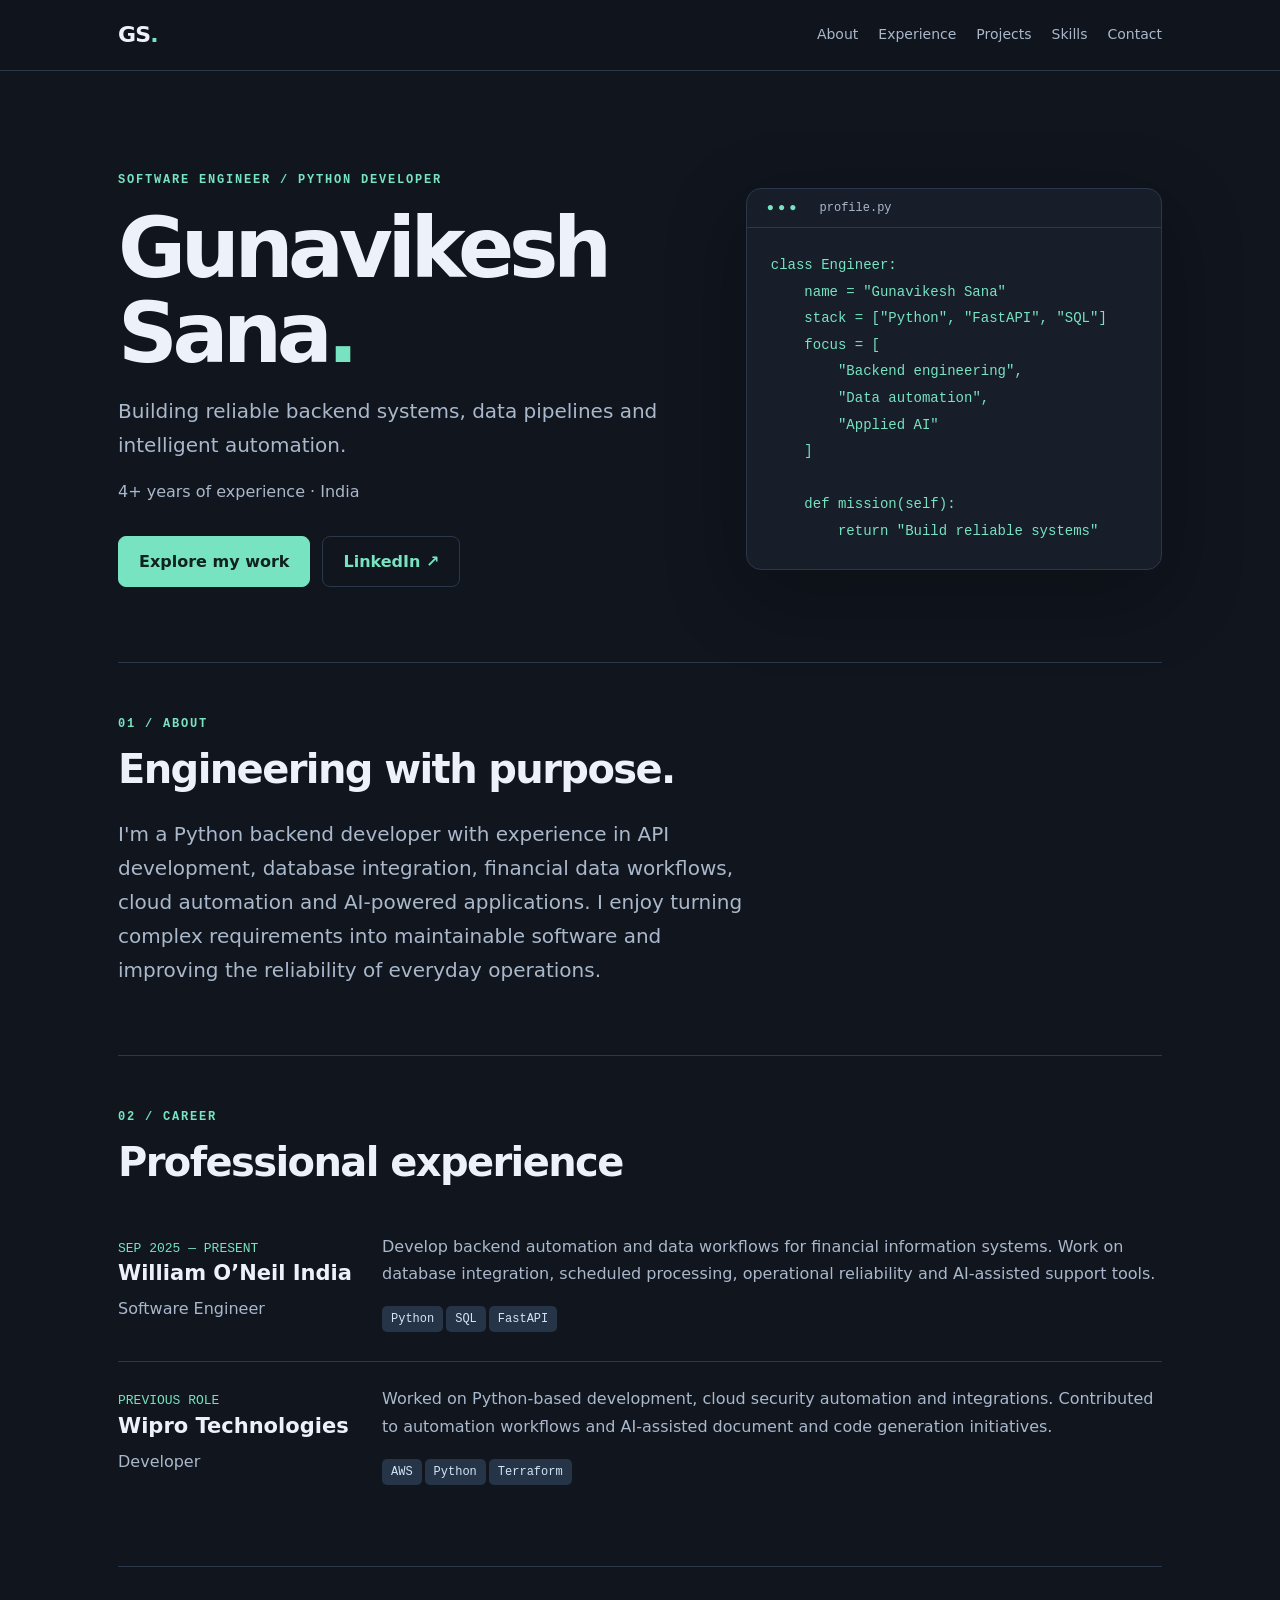
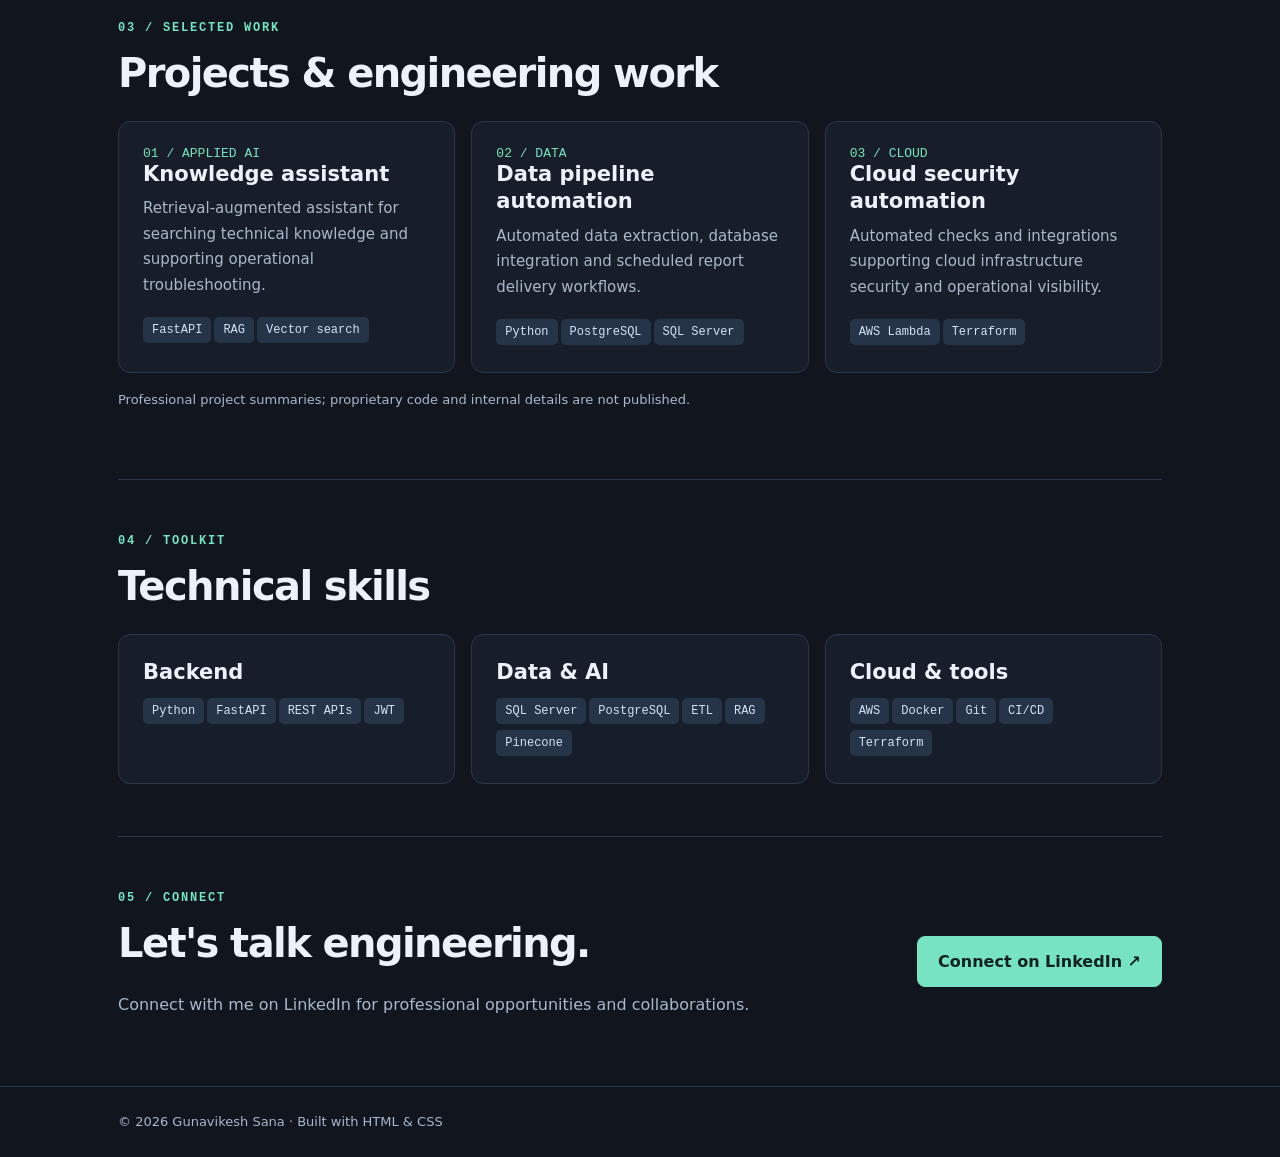
==== index.html @ 9521828e "Publish personal developer portfolio" ====
<!doctype html><html lang="en"><head><meta charset="utf-8"><meta name="viewport" content="width=device-width,initial-scale=1"><meta name="description" content="Gunavikesh Sana — Python backend developer, APIs, data engineering and AI automation."><meta name="theme-color" content="#10151e"><title>Gunavikesh Sana | Backend Engineer</title><style>
:root{color-scheme:dark;--bg:#10151e;--panel:#171e2a;--text:#edf2fa;--muted:#aab8cb;--accent:#77e3c0;--line:#2b384a}*{box-sizing:border-box}html{scroll-behavior:smooth;scroll-padding-top:90px}body{margin:0;background:var(--bg);color:var(--text);font:16px/1.7 system-ui,sans-serif}a{color:var(--accent);text-decoration:none}a:hover{text-decoration:underline}a:focus-visible,button:focus-visible{outline:3px solid var(--accent);outline-offset:4px}.wrap{max-width:1100px;margin:auto;padding:0 28px}header{position:sticky;top:0;background:#10151ef5;border-bottom:1px solid var(--line);z-index:2}nav{display:flex;align-items:center;justify-content:space-between;gap:18px;min-height:70px;flex-wrap:wrap}.brand{font-weight:800;color:var(--text);letter-spacing:-.04em;font-size:22px}.links{display:flex;gap:20px;flex-wrap:wrap}.links a{color:var(--muted);font-size:14px}.hero{display:grid;grid-template-columns:1.4fr 1fr;align-items:center;gap:45px;padding:100px 0 75px}.eyebrow{font:700 12px/1.5 ui-monospace,monospace;letter-spacing:.15em;text-transform:uppercase;color:var(--accent)}h1{font-size:clamp(45px,7vw,83px);line-height:1.02;letter-spacing:-.065em;margin:18px 0}h2{font-size:clamp(28px,4vw,40px);letter-spacing:-.04em;line-height:1.2;margin:12px 0 24px}h3{margin:0 0 8px;font-size:21px;line-height:1.3}p{color:var(--muted);margin:0 0 16px}.lead{font-size:20px;max-width:650px}.actions{display:flex;gap:12px;flex-wrap:wrap;margin-top:30px}.btn{display:inline-block;border:1px solid var(--line);border-radius:8px;padding:11px 20px;font-weight:700}.primary{background:var(--accent);color:#10221e;border-color:var(--accent)}.terminal{background:var(--panel);border:1px solid var(--line);border-radius:15px;overflow:hidden;box-shadow:0 25px 80px #0004}.terminal-top{padding:12px 20px;border-bottom:1px solid var(--line);color:var(--muted);font:12px monospace}.dots{color:var(--accent);letter-spacing:4px;margin-right:12px}.terminal pre{white-space:pre-wrap;overflow-wrap:anywhere;margin:0;padding:24px;font:14px/1.9 ui-monospace,monospace;color:var(--accent)}section{padding:52px 0;border-top:1px solid var(--line)}.grid{display:grid;grid-template-columns:repeat(3,1fr);gap:16px}.card{padding:24px;background:var(--panel);border:1px solid var(--line);border-radius:12px}.card p{font-size:15px}.tag{display:inline-block;padding:4px 9px;margin:3px 3px 3px 0;background:#253446;border-radius:5px;font:12px/1.5 ui-monospace,monospace;color:#d2e4f7}.job{display:grid;grid-template-columns:240px 1fr;gap:24px;padding:23px 0;border-bottom:1px solid var(--line)}.job:last-child{border:0}.small{font:13px ui-monospace,monospace;color:var(--accent)}.contact{display:flex;justify-content:space-between;align-items:center;gap:20px;flex-wrap:wrap}footer{padding:24px 0;color:var(--muted);font-size:13px;border-top:1px solid var(--line)}@media(max-width:760px){.hero{grid-template-columns:1fr;padding:55px 0;gap:28px}.grid{grid-template-columns:1fr}.job{grid-template-columns:1fr;gap:8px}.links{gap:12px}nav{padding:12px 0}.wrap{padding:0 20px}}@media(prefers-reduced-motion:reduce){html{scroll-behavior:auto}}</style></head><body><header><nav class="wrap" aria-label="Main navigation"><a class="brand" href="#home">GS<span style="color:var(--accent)">.</span></a><div class="links"><a href="#about">About</a><a href="#experience">Experience</a><a href="#projects">Projects</a><a href="#skills">Skills</a><a href="#contact">Contact</a></div></nav></header><main class="wrap" id="home"><div class="hero"><div><div class="eyebrow">Software engineer / Python developer</div><h1>Gunavikesh<br>Sana<span style="color:var(--accent)">.</span></h1><p class="lead">Building reliable backend systems, data pipelines and intelligent automation.</p><p>4+ years of experience · India</p><div class="actions"><a class="btn primary" href="#projects">Explore my work</a><a class="btn" href="https://www.linkedin.com/in/gunavikesh-sana-9492s/">LinkedIn ↗</a></div></div><div class="terminal"><div class="terminal-top"><span class="dots">●●●</span> profile.py</div><pre>class Engineer:
    name = "Gunavikesh Sana"
    stack = ["Python", "FastAPI", "SQL"]
    focus = [
        "Backend engineering",
        "Data automation",
        "Applied AI"
    ]

    def mission(self):
        return "Build reliable systems"</pre></div></div><section id="about"><div class="eyebrow">01 / About</div><h2>Engineering with purpose.</h2><p class="lead">I'm a Python backend developer with experience in API development, database integration, financial data workflows, cloud automation and AI-powered applications. I enjoy turning complex requirements into maintainable software and improving the reliability of everyday operations.</p></section><section id="experience"><div class="eyebrow">02 / Career</div><h2>Professional experience</h2><article class="job"><div><span class="small">SEP 2025 — PRESENT</span><h3>William O’Neil India</h3><p>Software Engineer</p></div><div><p>Develop backend automation and data workflows for financial information systems. Work on database integration, scheduled processing, operational reliability and AI-assisted support tools.</p><span class="tag">Python</span><span class="tag">SQL</span><span class="tag">FastAPI</span></div></article><article class="job"><div><span class="small">PREVIOUS ROLE</span><h3>Wipro Technologies</h3><p>Developer</p></div><div><p>Worked on Python-based development, cloud security automation and integrations. Contributed to automation workflows and AI-assisted document and code generation initiatives.</p><span class="tag">AWS</span><span class="tag">Python</span><span class="tag">Terraform</span></div></article></section><section id="projects"><div class="eyebrow">03 / Selected work</div><h2>Projects &amp; engineering work</h2><div class="grid"><article class="card"><div class="small">01 / APPLIED AI</div><h3>Knowledge assistant</h3><p>Retrieval-augmented assistant for searching technical knowledge and supporting operational troubleshooting.</p><span class="tag">FastAPI</span><span class="tag">RAG</span><span class="tag">Vector search</span></article><article class="card"><div class="small">02 / DATA</div><h3>Data pipeline automation</h3><p>Automated data extraction, database integration and scheduled report delivery workflows.</p><span class="tag">Python</span><span class="tag">PostgreSQL</span><span class="tag">SQL Server</span></article><article class="card"><div class="small">03 / CLOUD</div><h3>Cloud security automation</h3><p>Automated checks and integrations supporting cloud infrastructure security and operational visibility.</p><span class="tag">AWS Lambda</span><span class="tag">Terraform</span></article></div><p style="margin-top:16px;font-size:13px">Professional project summaries; proprietary code and internal details are not published.</p></section><section id="skills"><div class="eyebrow">04 / Toolkit</div><h2>Technical skills</h2><div class="grid"><div class="card"><h3>Backend</h3><span class="tag">Python</span><span class="tag">FastAPI</span><span class="tag">REST APIs</span><span class="tag">JWT</span></div><div class="card"><h3>Data &amp; AI</h3><span class="tag">SQL Server</span><span class="tag">PostgreSQL</span><span class="tag">ETL</span><span class="tag">RAG</span><span class="tag">Pinecone</span></div><div class="card"><h3>Cloud &amp; tools</h3><span class="tag">AWS</span><span class="tag">Docker</span><span class="tag">Git</span><span class="tag">CI/CD</span><span class="tag">Terraform</span></div></div></section><section id="contact" class="contact"><div><div class="eyebrow">05 / Connect</div><h2>Let's talk engineering.</h2><p>Connect with me on LinkedIn for professional opportunities and collaborations.</p></div><a class="btn primary" href="https://www.linkedin.com/in/gunavikesh-sana-9492s/">Connect on LinkedIn ↗</a></section></main><footer><div class="wrap">© 2026 Gunavikesh Sana · Built with HTML &amp; CSS</div></footer></body></html>
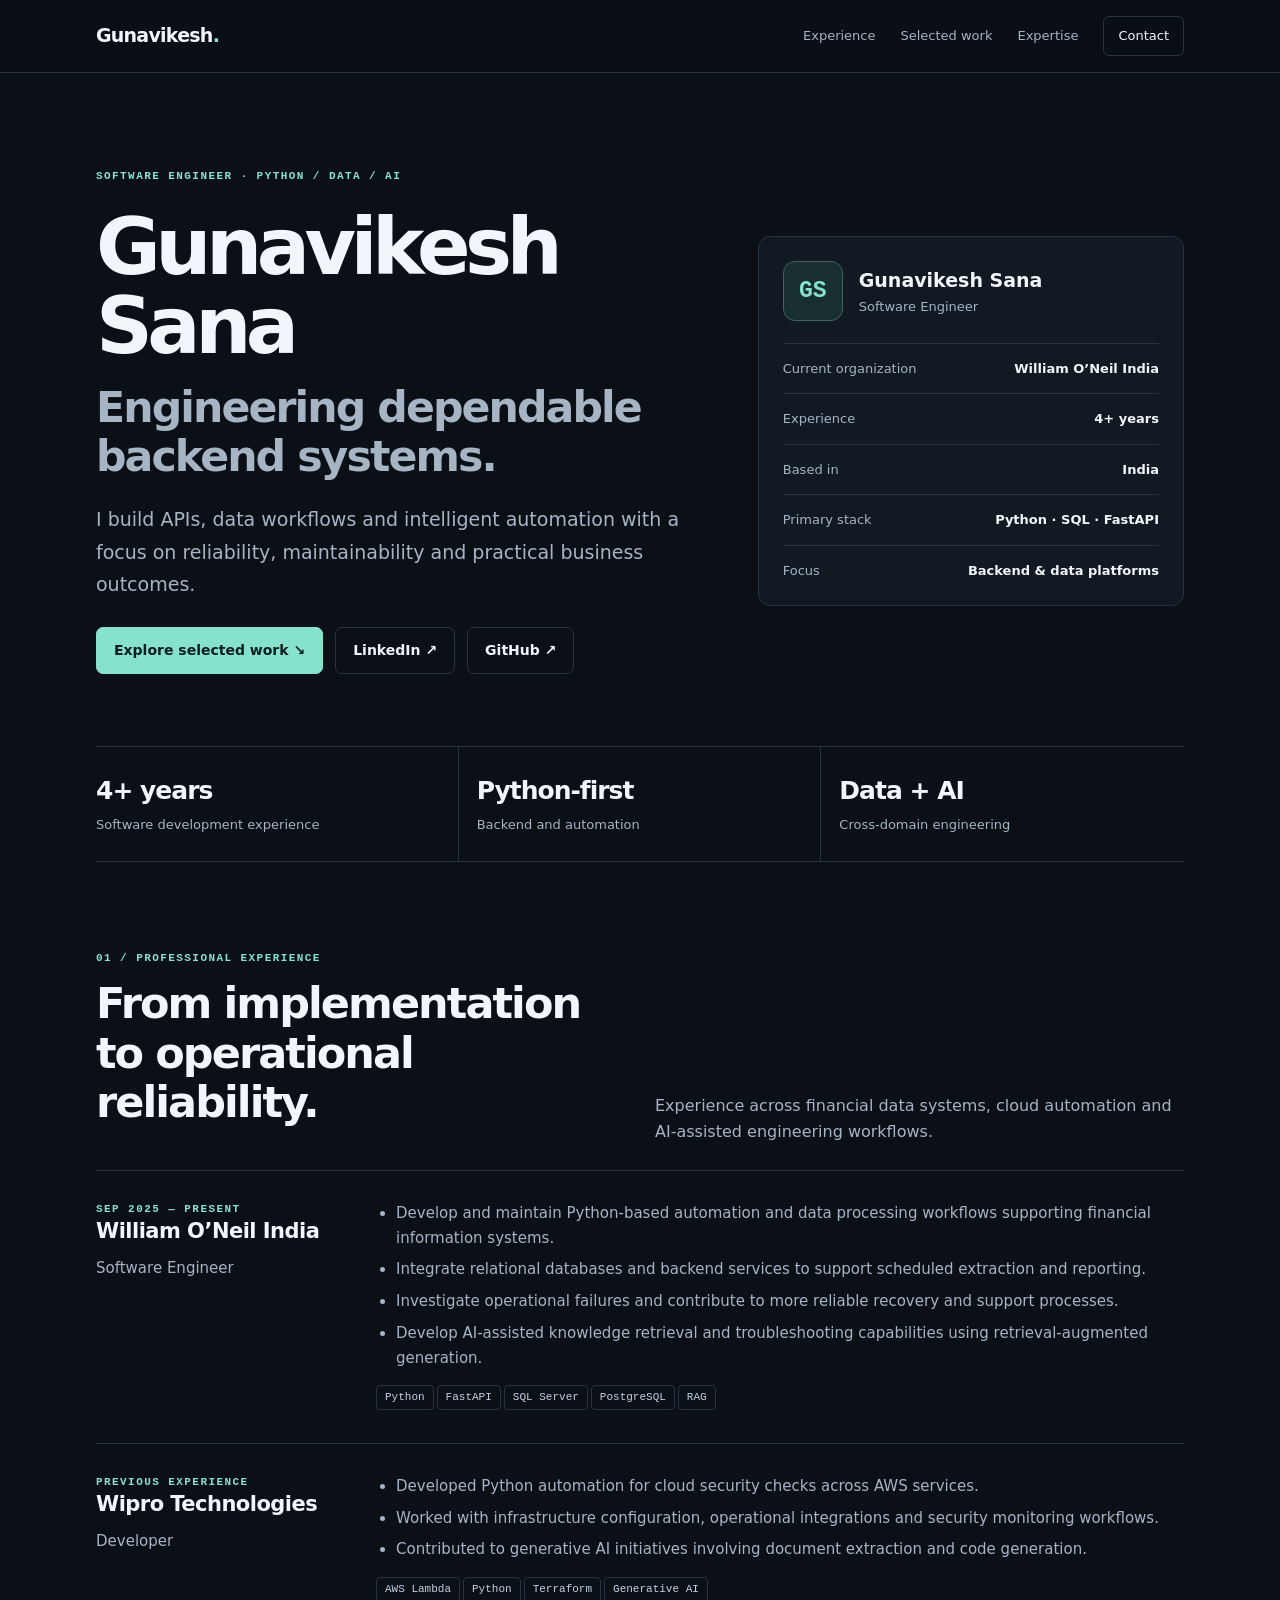
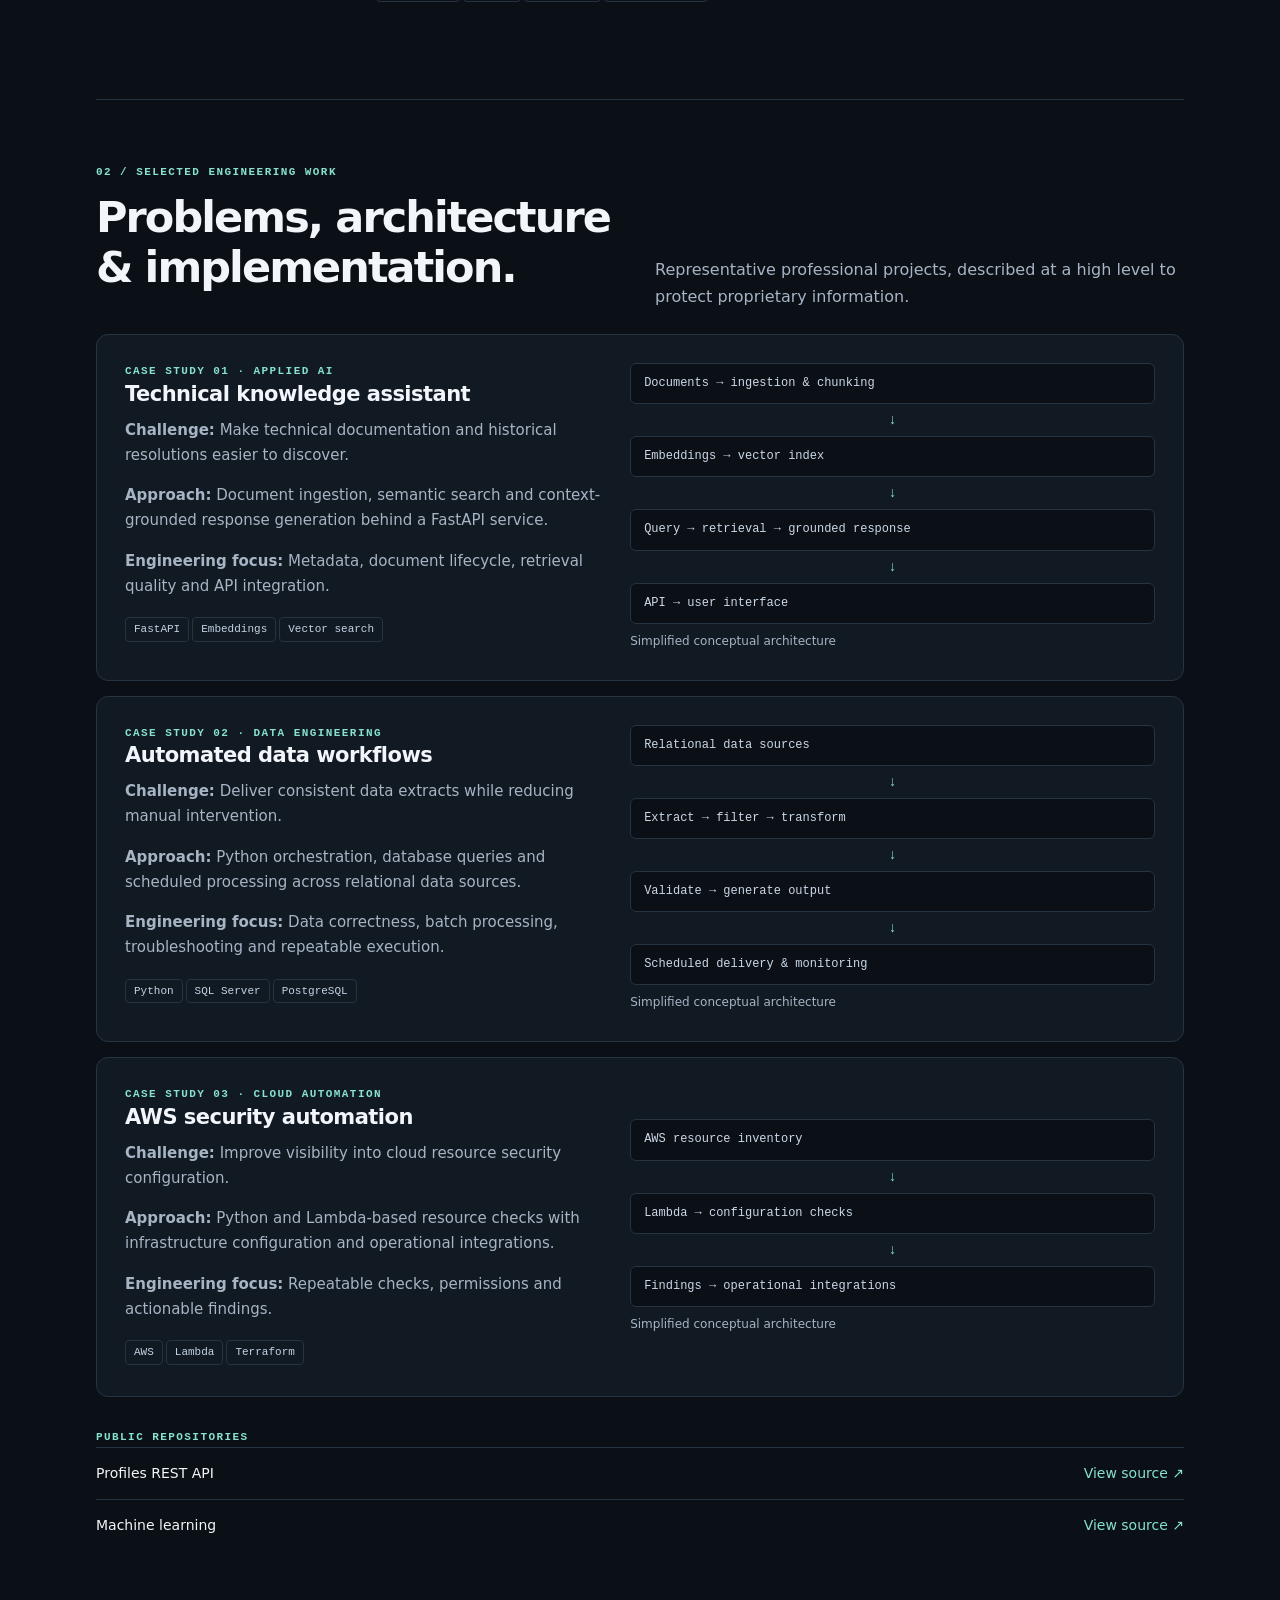
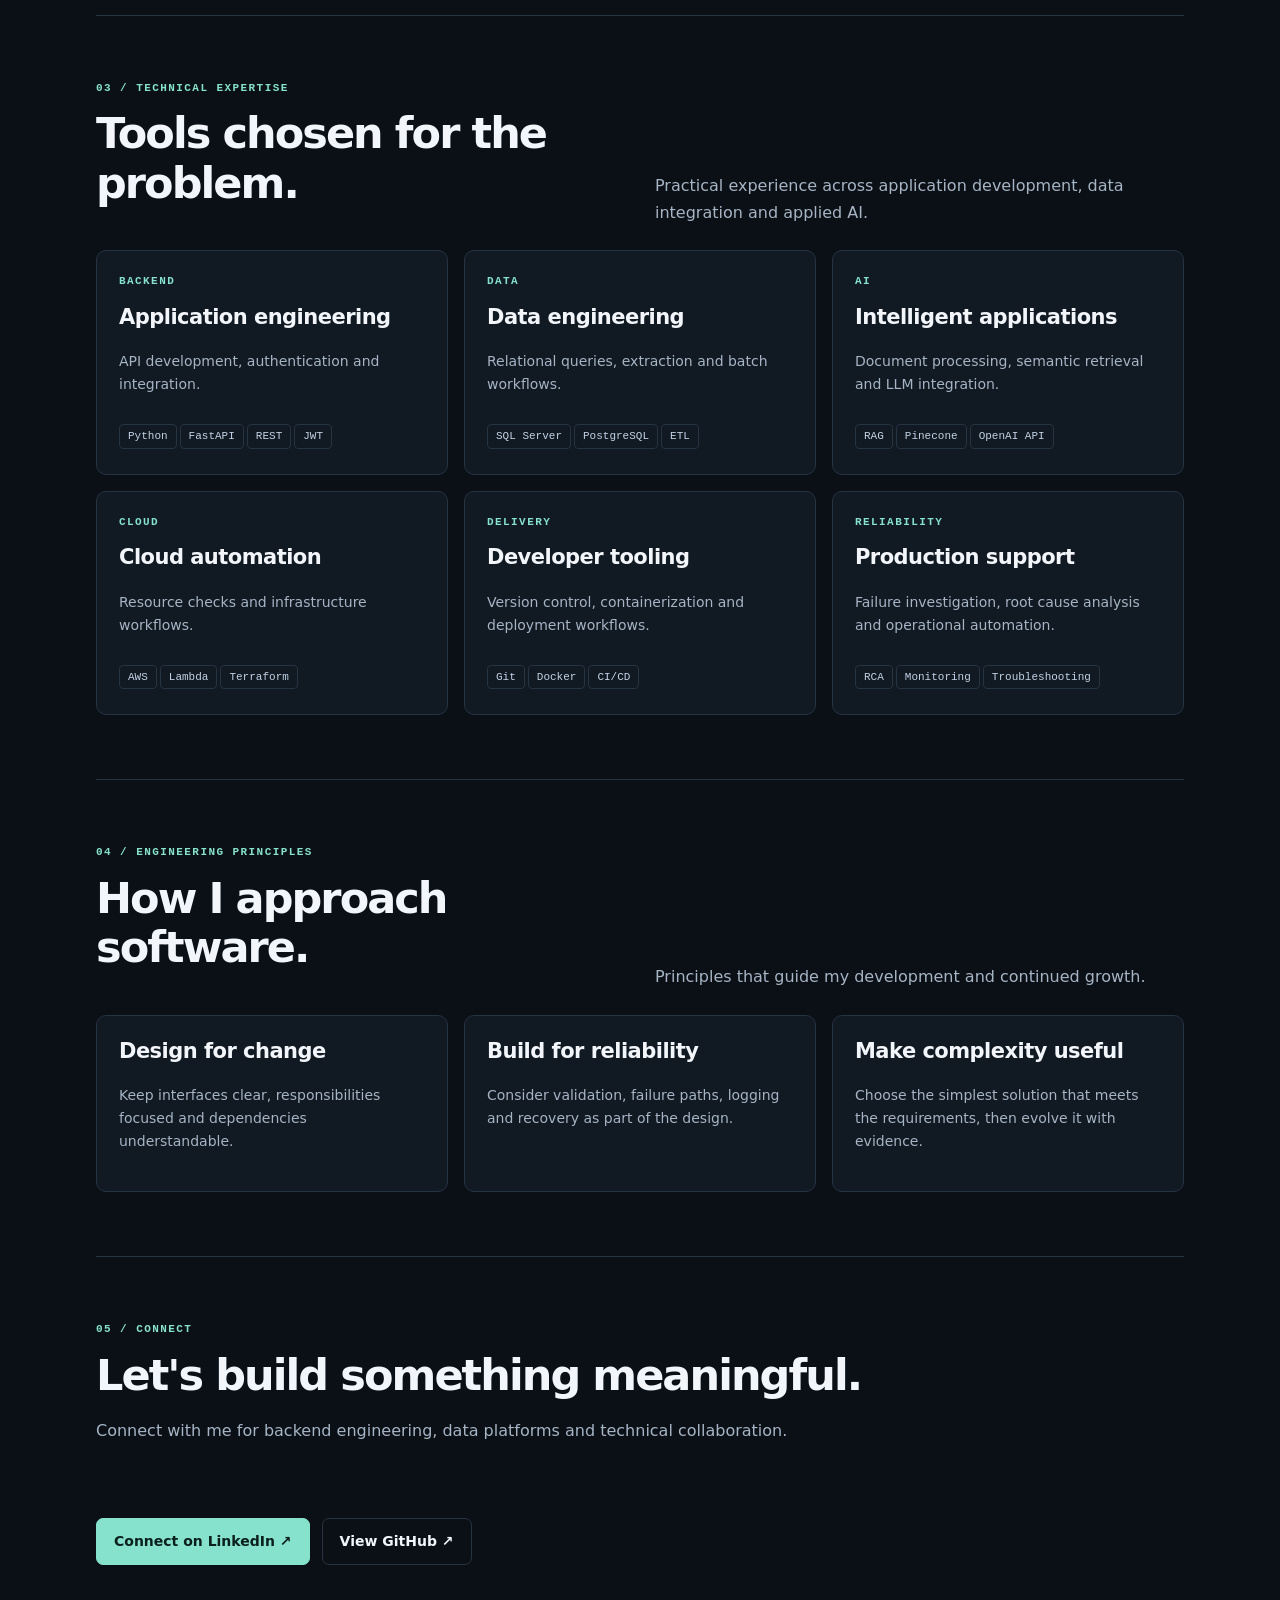
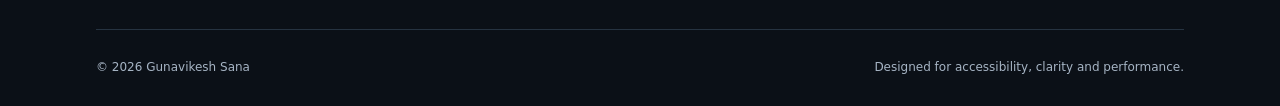
==== commit 25e4849e: "Redesign portfolio with engineering case studies and professional layout" ====
--- a/index.html
+++ b/index.html
@@ -1,12 +1,7 @@
-<!doctype html><html lang="en"><head><meta charset="utf-8"><meta name="viewport" content="width=device-width,initial-scale=1"><meta name="description" content="Gunavikesh Sana — Python backend developer, APIs, data engineering and AI automation."><meta name="theme-color" content="#10151e"><title>Gunavikesh Sana | Backend Engineer</title><style>
-:root{color-scheme:dark;--bg:#10151e;--panel:#171e2a;--text:#edf2fa;--muted:#aab8cb;--accent:#77e3c0;--line:#2b384a}*{box-sizing:border-box}html{scroll-behavior:smooth;scroll-padding-top:90px}body{margin:0;background:var(--bg);color:var(--text);font:16px/1.7 system-ui,sans-serif}a{color:var(--accent);text-decoration:none}a:hover{text-decoration:underline}a:focus-visible,button:focus-visible{outline:3px solid var(--accent);outline-offset:4px}.wrap{max-width:1100px;margin:auto;padding:0 28px}header{position:sticky;top:0;background:#10151ef5;border-bottom:1px solid var(--line);z-index:2}nav{display:flex;align-items:center;justify-content:space-between;gap:18px;min-height:70px;flex-wrap:wrap}.brand{font-weight:800;color:var(--text);letter-spacing:-.04em;font-size:22px}.links{display:flex;gap:20px;flex-wrap:wrap}.links a{color:var(--muted);font-size:14px}.hero{display:grid;grid-template-columns:1.4fr 1fr;align-items:center;gap:45px;padding:100px 0 75px}.eyebrow{font:700 12px/1.5 ui-monospace,monospace;letter-spacing:.15em;text-transform:uppercase;color:var(--accent)}h1{font-size:clamp(45px,7vw,83px);line-height:1.02;letter-spacing:-.065em;margin:18px 0}h2{font-size:clamp(28px,4vw,40px);letter-spacing:-.04em;line-height:1.2;margin:12px 0 24px}h3{margin:0 0 8px;font-size:21px;line-height:1.3}p{color:var(--muted);margin:0 0 16px}.lead{font-size:20px;max-width:650px}.actions{display:flex;gap:12px;flex-wrap:wrap;margin-top:30px}.btn{display:inline-block;border:1px solid var(--line);border-radius:8px;padding:11px 20px;font-weight:700}.primary{background:var(--accent);color:#10221e;border-color:var(--accent)}.terminal{background:var(--panel);border:1px solid var(--line);border-radius:15px;overflow:hidden;box-shadow:0 25px 80px #0004}.terminal-top{padding:12px 20px;border-bottom:1px solid var(--line);color:var(--muted);font:12px monospace}.dots{color:var(--accent);letter-spacing:4px;margin-right:12px}.terminal pre{white-space:pre-wrap;overflow-wrap:anywhere;margin:0;padding:24px;font:14px/1.9 ui-monospace,monospace;color:var(--accent)}section{padding:52px 0;border-top:1px solid var(--line)}.grid{display:grid;grid-template-columns:repeat(3,1fr);gap:16px}.card{padding:24px;background:var(--panel);border:1px solid var(--line);border-radius:12px}.card p{font-size:15px}.tag{display:inline-block;padding:4px 9px;margin:3px 3px 3px 0;background:#253446;border-radius:5px;font:12px/1.5 ui-monospace,monospace;color:#d2e4f7}.job{display:grid;grid-template-columns:240px 1fr;gap:24px;padding:23px 0;border-bottom:1px solid var(--line)}.job:last-child{border:0}.small{font:13px ui-monospace,monospace;color:var(--accent)}.contact{display:flex;justify-content:space-between;align-items:center;gap:20px;flex-wrap:wrap}footer{padding:24px 0;color:var(--muted);font-size:13px;border-top:1px solid var(--line)}@media(max-width:760px){.hero{grid-template-columns:1fr;padding:55px 0;gap:28px}.grid{grid-template-columns:1fr}.job{grid-template-columns:1fr;gap:8px}.links{gap:12px}nav{padding:12px 0}.wrap{padding:0 20px}}@media(prefers-reduced-motion:reduce){html{scroll-behavior:auto}}</style></head><body><header><nav class="wrap" aria-label="Main navigation"><a class="brand" href="#home">GS<span style="color:var(--accent)">.</span></a><div class="links"><a href="#about">About</a><a href="#experience">Experience</a><a href="#projects">Projects</a><a href="#skills">Skills</a><a href="#contact">Contact</a></div></nav></header><main class="wrap" id="home"><div class="hero"><div><div class="eyebrow">Software engineer / Python developer</div><h1>Gunavikesh<br>Sana<span style="color:var(--accent)">.</span></h1><p class="lead">Building reliable backend systems, data pipelines and intelligent automation.</p><p>4+ years of experience · India</p><div class="actions"><a class="btn primary" href="#projects">Explore my work</a><a class="btn" href="https://www.linkedin.com/in/gunavikesh-sana-9492s/">LinkedIn ↗</a></div></div><div class="terminal"><div class="terminal-top"><span class="dots">●●●</span> profile.py</div><pre>class Engineer:
-    name = "Gunavikesh Sana"
-    stack = ["Python", "FastAPI", "SQL"]
-    focus = [
-        "Backend engineering",
-        "Data automation",
-        "Applied AI"
-    ]
-
-    def mission(self):
-        return "Build reliable systems"</pre></div></div><section id="about"><div class="eyebrow">01 / About</div><h2>Engineering with purpose.</h2><p class="lead">I'm a Python backend developer with experience in API development, database integration, financial data workflows, cloud automation and AI-powered applications. I enjoy turning complex requirements into maintainable software and improving the reliability of everyday operations.</p></section><section id="experience"><div class="eyebrow">02 / Career</div><h2>Professional experience</h2><article class="job"><div><span class="small">SEP 2025 — PRESENT</span><h3>William O’Neil India</h3><p>Software Engineer</p></div><div><p>Develop backend automation and data workflows for financial information systems. Work on database integration, scheduled processing, operational reliability and AI-assisted support tools.</p><span class="tag">Python</span><span class="tag">SQL</span><span class="tag">FastAPI</span></div></article><article class="job"><div><span class="small">PREVIOUS ROLE</span><h3>Wipro Technologies</h3><p>Developer</p></div><div><p>Worked on Python-based development, cloud security automation and integrations. Contributed to automation workflows and AI-assisted document and code generation initiatives.</p><span class="tag">AWS</span><span class="tag">Python</span><span class="tag">Terraform</span></div></article></section><section id="projects"><div class="eyebrow">03 / Selected work</div><h2>Projects &amp; engineering work</h2><div class="grid"><article class="card"><div class="small">01 / APPLIED AI</div><h3>Knowledge assistant</h3><p>Retrieval-augmented assistant for searching technical knowledge and supporting operational troubleshooting.</p><span class="tag">FastAPI</span><span class="tag">RAG</span><span class="tag">Vector search</span></article><article class="card"><div class="small">02 / DATA</div><h3>Data pipeline automation</h3><p>Automated data extraction, database integration and scheduled report delivery workflows.</p><span class="tag">Python</span><span class="tag">PostgreSQL</span><span class="tag">SQL Server</span></article><article class="card"><div class="small">03 / CLOUD</div><h3>Cloud security automation</h3><p>Automated checks and integrations supporting cloud infrastructure security and operational visibility.</p><span class="tag">AWS Lambda</span><span class="tag">Terraform</span></article></div><p style="margin-top:16px;font-size:13px">Professional project summaries; proprietary code and internal details are not published.</p></section><section id="skills"><div class="eyebrow">04 / Toolkit</div><h2>Technical skills</h2><div class="grid"><div class="card"><h3>Backend</h3><span class="tag">Python</span><span class="tag">FastAPI</span><span class="tag">REST APIs</span><span class="tag">JWT</span></div><div class="card"><h3>Data &amp; AI</h3><span class="tag">SQL Server</span><span class="tag">PostgreSQL</span><span class="tag">ETL</span><span class="tag">RAG</span><span class="tag">Pinecone</span></div><div class="card"><h3>Cloud &amp; tools</h3><span class="tag">AWS</span><span class="tag">Docker</span><span class="tag">Git</span><span class="tag">CI/CD</span><span class="tag">Terraform</span></div></div></section><section id="contact" class="contact"><div><div class="eyebrow">05 / Connect</div><h2>Let's talk engineering.</h2><p>Connect with me on LinkedIn for professional opportunities and collaborations.</p></div><a class="btn primary" href="https://www.linkedin.com/in/gunavikesh-sana-9492s/">Connect on LinkedIn ↗</a></section></main><footer><div class="wrap">© 2026 Gunavikesh Sana · Built with HTML &amp; CSS</div></footer></body></html>+<!doctype html>
+<html lang="en"><head><meta charset="utf-8"><meta name="viewport" content="width=device-width,initial-scale=1"><meta name="description" content="Gunavikesh Sana — Software engineer specializing in Python backend systems, data engineering and intelligent automation."><meta property="og:title" content="Gunavikesh Sana | Software Engineer"><meta property="og:type" content="website"><meta property="og:url" content="https://gunavikesh.github.io/"><meta name="theme-color" content="#0b1017"><title>Gunavikesh Sana — Software Engineer</title><style>
+:root{color-scheme:dark;--bg:#0b1017;--surface:#111923;--line:#263341;--ink:#f2f5f9;--muted:#a6b4c4;--accent:#86e2cd;--mono:ui-monospace,SFMono-Regular,Consolas,monospace}*{box-sizing:border-box}html{scroll-behavior:smooth;scroll-padding-top:100px}body{margin:0;background:var(--bg);color:var(--ink);font:16px/1.65 system-ui,-apple-system,BlinkMacSystemFont,"Segoe UI",sans-serif}a{color:inherit;text-decoration:none}a:hover{color:var(--accent)}a:focus-visible,button:focus-visible{outline:2px solid var(--accent);outline-offset:5px}.shell{max-width:1160px;margin:auto;padding:0 36px}.skip{position:absolute;left:-9999px}.skip:focus{left:12px;top:12px;background:var(--surface);padding:12px;z-index:10}header{position:sticky;top:0;background:#0b1017ed;backdrop-filter:blur(14px);z-index:5;border-bottom:1px solid var(--line)}nav{min-height:72px;display:flex;align-items:center;justify-content:space-between;gap:24px}.brand{font-weight:750;letter-spacing:-.04em;font-size:19px}.brand span{color:var(--accent)}.navlinks{display:flex;gap:25px;align-items:center;font-size:13px;color:var(--muted)}.navlinks a:last-child{border:1px solid var(--line);padding:8px 14px;border-radius:6px;color:var(--ink)}.hero{padding:95px 0 72px;display:grid;grid-template-columns:1.4fr 1fr;gap:65px;align-items:center}.label{font:600 11px/1.6 var(--mono);letter-spacing:.13em;text-transform:uppercase;color:var(--accent)}h1{font-size:clamp(43px,6.2vw,79px);letter-spacing:-.07em;line-height:1.01;margin:22px 0}h1 span{display:block;color:var(--muted);font-size:.54em;letter-spacing:-.045em;margin-top:16px;line-height:1.15}h2{font-size:clamp(29px,4vw,43px);line-height:1.15;letter-spacing:-.045em;margin:12px 0 18px}h3{font-size:21px;letter-spacing:-.025em;line-height:1.3;margin:0 0 10px}p{color:var(--muted);margin:0 0 16px}.lead{font-size:19px;max-width:680px;line-height:1.7}.buttons{display:flex;flex-wrap:wrap;gap:12px;margin-top:27px}.btn{display:inline-flex;align-items:center;justify-content:center;border:1px solid var(--line);border-radius:7px;padding:11px 17px;font-size:14px;font-weight:650}.primary{background:var(--accent);color:#0b201c;border-color:var(--accent)}.primary:hover{background:#b0f4e5;color:#0b201c}.panel{background:var(--surface);border:1px solid var(--line);border-radius:12px;padding:24px}.profiletop{display:flex;gap:16px;align-items:center;padding-bottom:22px;border-bottom:1px solid var(--line)}.avatar{width:60px;height:60px;border:1px solid #42645f;background:#182f31;color:var(--accent);border-radius:12px;display:grid;place-items:center;font:700 23px var(--mono)}.profiletop strong{display:block;font-size:19px}.profiletop p{margin:0;font-size:13px}.fact{display:flex;justify-content:space-between;gap:15px;padding:14px 0;border-bottom:1px solid var(--line);font-size:13px}.fact span{color:var(--muted)}.fact strong{text-align:right;font-weight:550}.fact:last-child{border:0;padding-bottom:0}.strip{display:grid;grid-template-columns:repeat(3,1fr);border-block:1px solid var(--line);margin-bottom:24px}.strip div{padding:23px 18px;border-right:1px solid var(--line)}.strip div:first-child{padding-left:0}.strip div:last-child{border:0}.strip strong{display:block;font-size:25px;letter-spacing:-.04em}.strip span{font-size:13px;color:var(--muted)}section{padding:64px 0;border-bottom:1px solid var(--line)}.sectionhead{display:grid;grid-template-columns:1fr 1fr;gap:30px;align-items:end;margin-bottom:24px}.sectionhead p{margin:0}.grid{display:grid;grid-template-columns:repeat(3,1fr);gap:16px}.card{border:1px solid var(--line);background:var(--surface);border-radius:10px;padding:22px;display:flex;flex-direction:column;gap:9px}.card p{font-size:14px}.card .label{margin-bottom:4px}.tag{display:inline-block;border:1px solid var(--line);border-radius:4px;padding:3px 8px;margin:3px 3px 3px 0;color:#c3d3e4;font:11px/1.5 var(--mono)}.job{display:grid;grid-template-columns:250px 1fr;gap:30px;padding:30px 0;border-top:1px solid var(--line)}.job p{font-size:15px}.job ul{padding-left:20px;margin:0 0 12px;color:var(--muted);font-size:15px}.job li{margin-bottom:7px}.case{display:grid;grid-template-columns:1fr 1.1fr;gap:28px;padding:28px;background:var(--surface);border:1px solid var(--line);border-radius:12px;margin:15px 0}.case p{font-size:15px}.flow{display:flex;flex-direction:column;gap:8px;justify-content:center}.node{border:1px solid var(--line);background:var(--bg);padding:10px 13px;border-radius:6px;font:12px/1.6 var(--mono);color:#cbd8e6}.arrow{color:var(--accent);font:14px var(--mono);text-align:center}.note{font-size:12px;color:var(--muted)}.publiclink{display:flex;justify-content:space-between;align-items:center;gap:16px;border-top:1px solid var(--line);padding:14px 0;font-size:14px}.publiclink span{color:var(--accent)}.contact{display:flex;justify-content:space-between;align-items:center;gap:30px;flex-wrap:wrap}footer{padding:28px 0;color:var(--muted);font-size:12px;display:flex;justify-content:space-between;gap:15px;flex-wrap:wrap}@media(max-width:780px){.shell{padding:0 22px}nav{flex-wrap:wrap;padding:16px 0;gap:12px}.navlinks{gap:13px;flex-wrap:wrap}.hero{grid-template-columns:1fr;padding:58px 0 42px;gap:30px}.sectionhead,.job,.case{grid-template-columns:1fr;gap:16px}.grid{grid-template-columns:1fr}section{padding:43px 0}.strip strong{font-size:20px}.strip div{padding:15px 10px}.strip span{font-size:11px}}@media(prefers-reduced-motion:reduce){html{scroll-behavior:auto}}
+</style></head><body><a class="skip" href="#main">Skip to content</a><header><nav class="shell" aria-label="Main navigation"><a class="brand" href="#main">Gunavikesh<span>.</span></a><div class="navlinks"><a href="#experience">Experience</a><a href="#work">Selected work</a><a href="#expertise">Expertise</a><a href="#contact">Contact</a></div></nav></header><main id="main" class="shell"><div class="hero"><div><div class="label">Software engineer · Python / Data / AI</div><h1>Gunavikesh Sana<span>Engineering dependable backend systems.</span></h1><p class="lead">I build APIs, data workflows and intelligent automation with a focus on reliability, maintainability and practical business outcomes.</p><div class="buttons"><a class="btn primary" href="#work">Explore selected work ↘</a><a class="btn" href="https://www.linkedin.com/in/gunavikesh-sana-9492s/">LinkedIn ↗</a><a class="btn" href="https://github.com/Gunavikesh">GitHub ↗</a></div></div><aside class="panel" aria-label="Professional profile"><div class="profiletop"><div class="avatar" aria-hidden="true">GS</div><div><strong>Gunavikesh Sana</strong><p>Software Engineer</p></div></div><div class="fact"><span>Current organization</span><strong>William O’Neil India</strong></div><div class="fact"><span>Experience</span><strong>4+ years</strong></div><div class="fact"><span>Based in</span><strong>India</strong></div><div class="fact"><span>Primary stack</span><strong>Python · SQL · FastAPI</strong></div><div class="fact"><span>Focus</span><strong>Backend &amp; data platforms</strong></div></aside></div><div class="strip"><div><strong>4+ years</strong><span>Software development experience</span></div><div><strong>Python-first</strong><span>Backend and automation</span></div><div><strong>Data + AI</strong><span>Cross-domain engineering</span></div></div>
+<section id="experience"><div class="sectionhead"><div><div class="label">01 / Professional experience</div><h2>From implementation to operational reliability.</h2></div><p>Experience across financial data systems, cloud automation and AI-assisted engineering workflows.</p></div><article class="job"><div><div class="label">Sep 2025 — Present</div><h3>William O’Neil India</h3><p>Software Engineer</p></div><div><ul><li>Develop and maintain Python-based automation and data processing workflows supporting financial information systems.</li><li>Integrate relational databases and backend services to support scheduled extraction and reporting.</li><li>Investigate operational failures and contribute to more reliable recovery and support processes.</li><li>Develop AI-assisted knowledge retrieval and troubleshooting capabilities using retrieval-augmented generation.</li></ul><span class="tag">Python</span><span class="tag">FastAPI</span><span class="tag">SQL Server</span><span class="tag">PostgreSQL</span><span class="tag">RAG</span></div></article><article class="job"><div><div class="label">Previous experience</div><h3>Wipro Technologies</h3><p>Developer</p></div><div><ul><li>Developed Python automation for cloud security checks across AWS services.</li><li>Worked with infrastructure configuration, operational integrations and security monitoring workflows.</li><li>Contributed to generative AI initiatives involving document extraction and code generation.</li></ul><span class="tag">AWS Lambda</span><span class="tag">Python</span><span class="tag">Terraform</span><span class="tag">Generative AI</span></div></article></section>
+<section id="work"><div class="sectionhead"><div><div class="label">02 / Selected engineering work</div><h2>Problems, architecture &amp; implementation.</h2></div><p>Representative professional projects, described at a high level to protect proprietary information.</p></div><article class="case"><div><div class="label">Case study 01 · Applied AI</div><h3>Technical knowledge assistant</h3><p><strong>Challenge:</strong> Make technical documentation and historical resolutions easier to discover.</p><p><strong>Approach:</strong> Document ingestion, semantic search and context-grounded response generation behind a FastAPI service.</p><p><strong>Engineering focus:</strong> Metadata, document lifecycle, retrieval quality and API integration.</p><span class="tag">FastAPI</span><span class="tag">Embeddings</span><span class="tag">Vector search</span></div><div class="flow" aria-label="Conceptual knowledge assistant architecture"><div class="node">Documents → ingestion &amp; chunking</div><div class="arrow">↓</div><div class="node">Embeddings → vector index</div><div class="arrow">↓</div><div class="node">Query → retrieval → grounded response</div><div class="arrow">↓</div><div class="node">API → user interface</div><div class="note">Simplified conceptual architecture</div></div></article><article class="case"><div><div class="label">Case study 02 · Data engineering</div><h3>Automated data workflows</h3><p><strong>Challenge:</strong> Deliver consistent data extracts while reducing manual intervention.</p><p><strong>Approach:</strong> Python orchestration, database queries and scheduled processing across relational data sources.</p><p><strong>Engineering focus:</strong> Data correctness, batch processing, troubleshooting and repeatable execution.</p><span class="tag">Python</span><span class="tag">SQL Server</span><span class="tag">PostgreSQL</span></div><div class="flow" aria-label="Conceptual data workflow architecture"><div class="node">Relational data sources</div><div class="arrow">↓</div><div class="node">Extract → filter → transform</div><div class="arrow">↓</div><div class="node">Validate → generate output</div><div class="arrow">↓</div><div class="node">Scheduled delivery &amp; monitoring</div><div class="note">Simplified conceptual architecture</div></div></article><article class="case"><div><div class="label">Case study 03 · Cloud automation</div><h3>AWS security automation</h3><p><strong>Challenge:</strong> Improve visibility into cloud resource security configuration.</p><p><strong>Approach:</strong> Python and Lambda-based resource checks with infrastructure configuration and operational integrations.</p><p><strong>Engineering focus:</strong> Repeatable checks, permissions and actionable findings.</p><span class="tag">AWS</span><span class="tag">Lambda</span><span class="tag">Terraform</span></div><div class="flow" aria-label="Conceptual cloud automation architecture"><div class="node">AWS resource inventory</div><div class="arrow">↓</div><div class="node">Lambda → configuration checks</div><div class="arrow">↓</div><div class="node">Findings → operational integrations</div><div class="note">Simplified conceptual architecture</div></div></article><div style="margin-top:32px"><div class="label">Public repositories</div><a class="publiclink" href="https://github.com/Gunavikesh/Profiles-rest-API">Profiles REST API <span>View source ↗</span></a><a class="publiclink" href="https://github.com/Gunavikesh/Machine-learning">Machine learning <span>View source ↗</span></a></div></section>
+<section id="expertise"><div class="sectionhead"><div><div class="label">03 / Technical expertise</div><h2>Tools chosen for the problem.</h2></div><p>Practical experience across application development, data integration and applied AI.</p></div><div class="grid"><article class="card"><div class="label">Backend</div><h3>Application engineering</h3><p>API development, authentication and integration.</p><div><span class="tag">Python</span><span class="tag">FastAPI</span><span class="tag">REST</span><span class="tag">JWT</span></div></article><article class="card"><div class="label">Data</div><h3>Data engineering</h3><p>Relational queries, extraction and batch workflows.</p><div><span class="tag">SQL Server</span><span class="tag">PostgreSQL</span><span class="tag">ETL</span></div></article><article class="card"><div class="label">AI</div><h3>Intelligent applications</h3><p>Document processing, semantic retrieval and LLM integration.</p><div><span class="tag">RAG</span><span class="tag">Pinecone</span><span class="tag">OpenAI API</span></div></article><article class="card"><div class="label">Cloud</div><h3>Cloud automation</h3><p>Resource checks and infrastructure workflows.</p><div><span class="tag">AWS</span><span class="tag">Lambda</span><span class="tag">Terraform</span></div></article><article class="card"><div class="label">Delivery</div><h3>Developer tooling</h3><p>Version control, containerization and deployment workflows.</p><div><span class="tag">Git</span><span class="tag">Docker</span><span class="tag">CI/CD</span></div></article><article class="card"><div class="label">Reliability</div><h3>Production support</h3><p>Failure investigation, root cause analysis and operational automation.</p><div><span class="tag">RCA</span><span class="tag">Monitoring</span><span class="tag">Troubleshooting</span></div></article></div></section><section><div class="sectionhead"><div><div class="label">04 / Engineering principles</div><h2>How I approach software.</h2></div><p>Principles that guide my development and continued growth.</p></div><div class="grid"><article class="card"><h3>Design for change</h3><p>Keep interfaces clear, responsibilities focused and dependencies understandable.</p></article><article class="card"><h3>Build for reliability</h3><p>Consider validation, failure paths, logging and recovery as part of the design.</p></article><article class="card"><h3>Make complexity useful</h3><p>Choose the simplest solution that meets the requirements, then evolve it with evidence.</p></article></div></section><section id="contact" class="contact"><div><div class="label">05 / Connect</div><h2>Let's build something meaningful.</h2><p>Connect with me for backend engineering, data platforms and technical collaboration.</p></div><div class="buttons"><a class="btn primary" href="https://www.linkedin.com/in/gunavikesh-sana-9492s/">Connect on LinkedIn ↗</a><a class="btn" href="https://github.com/Gunavikesh">View GitHub ↗</a></div></section><footer><span>© 2026 Gunavikesh Sana</span><span>Designed for accessibility, clarity and performance.</span></footer></main></body></html>
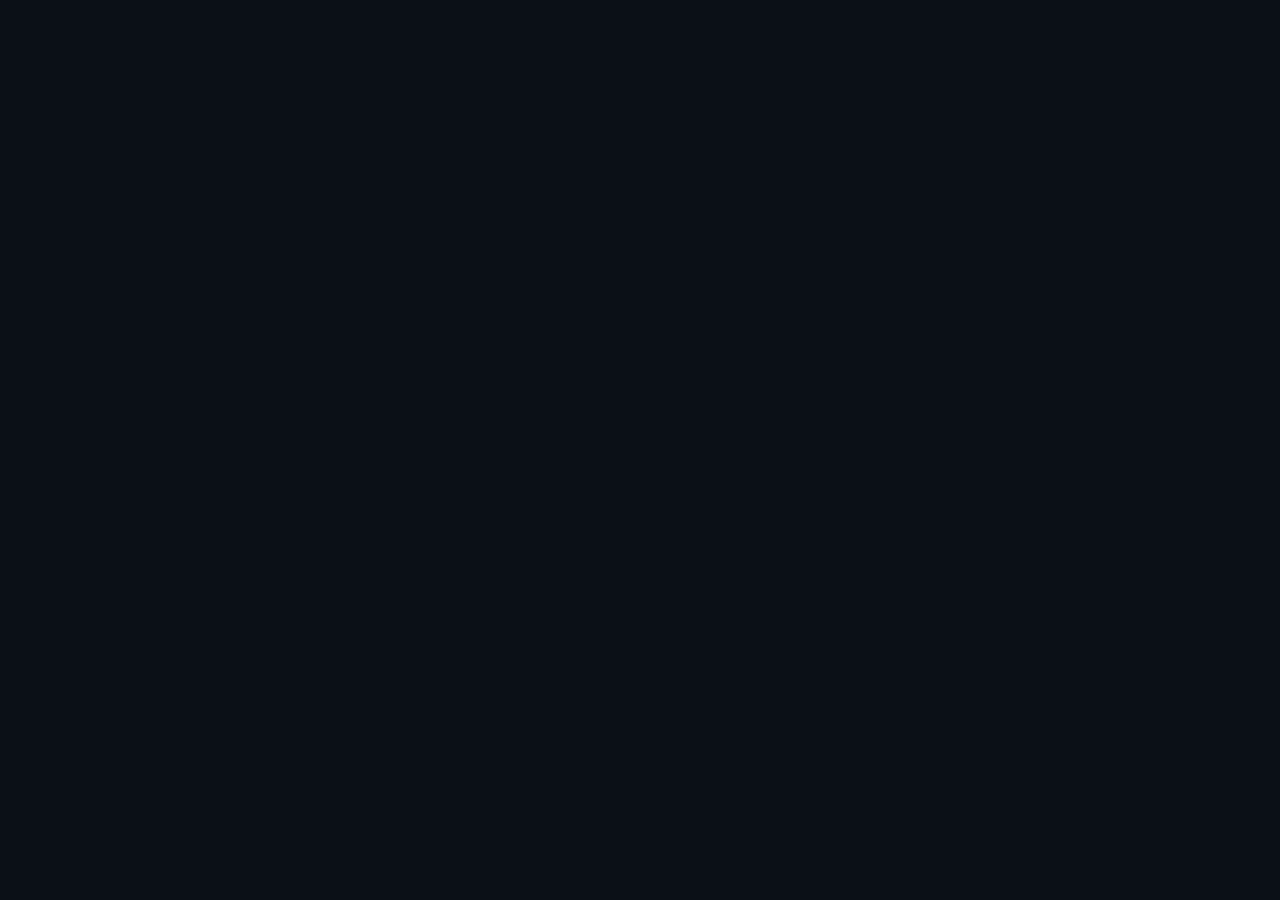
==== commit 4bf0f469: "Switch GitHub Pages entry point to React" ====
--- a/index.html
+++ b/index.html
@@ -1,7 +1,2 @@
 <!doctype html>
-<html lang="en"><head><meta charset="utf-8"><meta name="viewport" content="width=device-width,initial-scale=1"><meta name="description" content="Gunavikesh Sana — Software engineer specializing in Python backend systems, data engineering and intelligent automation."><meta property="og:title" content="Gunavikesh Sana | Software Engineer"><meta property="og:type" content="website"><meta property="og:url" content="https://gunavikesh.github.io/"><meta name="theme-color" content="#0b1017"><title>Gunavikesh Sana — Software Engineer</title><style>
-:root{color-scheme:dark;--bg:#0b1017;--surface:#111923;--line:#263341;--ink:#f2f5f9;--muted:#a6b4c4;--accent:#86e2cd;--mono:ui-monospace,SFMono-Regular,Consolas,monospace}*{box-sizing:border-box}html{scroll-behavior:smooth;scroll-padding-top:100px}body{margin:0;background:var(--bg);color:var(--ink);font:16px/1.65 system-ui,-apple-system,BlinkMacSystemFont,"Segoe UI",sans-serif}a{color:inherit;text-decoration:none}a:hover{color:var(--accent)}a:focus-visible,button:focus-visible{outline:2px solid var(--accent);outline-offset:5px}.shell{max-width:1160px;margin:auto;padding:0 36px}.skip{position:absolute;left:-9999px}.skip:focus{left:12px;top:12px;background:var(--surface);padding:12px;z-index:10}header{position:sticky;top:0;background:#0b1017ed;backdrop-filter:blur(14px);z-index:5;border-bottom:1px solid var(--line)}nav{min-height:72px;display:flex;align-items:center;justify-content:space-between;gap:24px}.brand{font-weight:750;letter-spacing:-.04em;font-size:19px}.brand span{color:var(--accent)}.navlinks{display:flex;gap:25px;align-items:center;font-size:13px;color:var(--muted)}.navlinks a:last-child{border:1px solid var(--line);padding:8px 14px;border-radius:6px;color:var(--ink)}.hero{padding:95px 0 72px;display:grid;grid-template-columns:1.4fr 1fr;gap:65px;align-items:center}.label{font:600 11px/1.6 var(--mono);letter-spacing:.13em;text-transform:uppercase;color:var(--accent)}h1{font-size:clamp(43px,6.2vw,79px);letter-spacing:-.07em;line-height:1.01;margin:22px 0}h1 span{display:block;color:var(--muted);font-size:.54em;letter-spacing:-.045em;margin-top:16px;line-height:1.15}h2{font-size:clamp(29px,4vw,43px);line-height:1.15;letter-spacing:-.045em;margin:12px 0 18px}h3{font-size:21px;letter-spacing:-.025em;line-height:1.3;margin:0 0 10px}p{color:var(--muted);margin:0 0 16px}.lead{font-size:19px;max-width:680px;line-height:1.7}.buttons{display:flex;flex-wrap:wrap;gap:12px;margin-top:27px}.btn{display:inline-flex;align-items:center;justify-content:center;border:1px solid var(--line);border-radius:7px;padding:11px 17px;font-size:14px;font-weight:650}.primary{background:var(--accent);color:#0b201c;border-color:var(--accent)}.primary:hover{background:#b0f4e5;color:#0b201c}.panel{background:var(--surface);border:1px solid var(--line);border-radius:12px;padding:24px}.profiletop{display:flex;gap:16px;align-items:center;padding-bottom:22px;border-bottom:1px solid var(--line)}.avatar{width:60px;height:60px;border:1px solid #42645f;background:#182f31;color:var(--accent);border-radius:12px;display:grid;place-items:center;font:700 23px var(--mono)}.profiletop strong{display:block;font-size:19px}.profiletop p{margin:0;font-size:13px}.fact{display:flex;justify-content:space-between;gap:15px;padding:14px 0;border-bottom:1px solid var(--line);font-size:13px}.fact span{color:var(--muted)}.fact strong{text-align:right;font-weight:550}.fact:last-child{border:0;padding-bottom:0}.strip{display:grid;grid-template-columns:repeat(3,1fr);border-block:1px solid var(--line);margin-bottom:24px}.strip div{padding:23px 18px;border-right:1px solid var(--line)}.strip div:first-child{padding-left:0}.strip div:last-child{border:0}.strip strong{display:block;font-size:25px;letter-spacing:-.04em}.strip span{font-size:13px;color:var(--muted)}section{padding:64px 0;border-bottom:1px solid var(--line)}.sectionhead{display:grid;grid-template-columns:1fr 1fr;gap:30px;align-items:end;margin-bottom:24px}.sectionhead p{margin:0}.grid{display:grid;grid-template-columns:repeat(3,1fr);gap:16px}.card{border:1px solid var(--line);background:var(--surface);border-radius:10px;padding:22px;display:flex;flex-direction:column;gap:9px}.card p{font-size:14px}.card .label{margin-bottom:4px}.tag{display:inline-block;border:1px solid var(--line);border-radius:4px;padding:3px 8px;margin:3px 3px 3px 0;color:#c3d3e4;font:11px/1.5 var(--mono)}.job{display:grid;grid-template-columns:250px 1fr;gap:30px;padding:30px 0;border-top:1px solid var(--line)}.job p{font-size:15px}.job ul{padding-left:20px;margin:0 0 12px;color:var(--muted);font-size:15px}.job li{margin-bottom:7px}.case{display:grid;grid-template-columns:1fr 1.1fr;gap:28px;padding:28px;background:var(--surface);border:1px solid var(--line);border-radius:12px;margin:15px 0}.case p{font-size:15px}.flow{display:flex;flex-direction:column;gap:8px;justify-content:center}.node{border:1px solid var(--line);background:var(--bg);padding:10px 13px;border-radius:6px;font:12px/1.6 var(--mono);color:#cbd8e6}.arrow{color:var(--accent);font:14px var(--mono);text-align:center}.note{font-size:12px;color:var(--muted)}.publiclink{display:flex;justify-content:space-between;align-items:center;gap:16px;border-top:1px solid var(--line);padding:14px 0;font-size:14px}.publiclink span{color:var(--accent)}.contact{display:flex;justify-content:space-between;align-items:center;gap:30px;flex-wrap:wrap}footer{padding:28px 0;color:var(--muted);font-size:12px;display:flex;justify-content:space-between;gap:15px;flex-wrap:wrap}@media(max-width:780px){.shell{padding:0 22px}nav{flex-wrap:wrap;padding:16px 0;gap:12px}.navlinks{gap:13px;flex-wrap:wrap}.hero{grid-template-columns:1fr;padding:58px 0 42px;gap:30px}.sectionhead,.job,.case{grid-template-columns:1fr;gap:16px}.grid{grid-template-columns:1fr}section{padding:43px 0}.strip strong{font-size:20px}.strip div{padding:15px 10px}.strip span{font-size:11px}}@media(prefers-reduced-motion:reduce){html{scroll-behavior:auto}}
-</style></head><body><a class="skip" href="#main">Skip to content</a><header><nav class="shell" aria-label="Main navigation"><a class="brand" href="#main">Gunavikesh<span>.</span></a><div class="navlinks"><a href="#experience">Experience</a><a href="#work">Selected work</a><a href="#expertise">Expertise</a><a href="#contact">Contact</a></div></nav></header><main id="main" class="shell"><div class="hero"><div><div class="label">Software engineer · Python / Data / AI</div><h1>Gunavikesh Sana<span>Engineering dependable backend systems.</span></h1><p class="lead">I build APIs, data workflows and intelligent automation with a focus on reliability, maintainability and practical business outcomes.</p><div class="buttons"><a class="btn primary" href="#work">Explore selected work ↘</a><a class="btn" href="https://www.linkedin.com/in/gunavikesh-sana-9492s/">LinkedIn ↗</a><a class="btn" href="https://github.com/Gunavikesh">GitHub ↗</a></div></div><aside class="panel" aria-label="Professional profile"><div class="profiletop"><div class="avatar" aria-hidden="true">GS</div><div><strong>Gunavikesh Sana</strong><p>Software Engineer</p></div></div><div class="fact"><span>Current organization</span><strong>William O’Neil India</strong></div><div class="fact"><span>Experience</span><strong>4+ years</strong></div><div class="fact"><span>Based in</span><strong>India</strong></div><div class="fact"><span>Primary stack</span><strong>Python · SQL · FastAPI</strong></div><div class="fact"><span>Focus</span><strong>Backend &amp; data platforms</strong></div></aside></div><div class="strip"><div><strong>4+ years</strong><span>Software development experience</span></div><div><strong>Python-first</strong><span>Backend and automation</span></div><div><strong>Data + AI</strong><span>Cross-domain engineering</span></div></div>
-<section id="experience"><div class="sectionhead"><div><div class="label">01 / Professional experience</div><h2>From implementation to operational reliability.</h2></div><p>Experience across financial data systems, cloud automation and AI-assisted engineering workflows.</p></div><article class="job"><div><div class="label">Sep 2025 — Present</div><h3>William O’Neil India</h3><p>Software Engineer</p></div><div><ul><li>Develop and maintain Python-based automation and data processing workflows supporting financial information systems.</li><li>Integrate relational databases and backend services to support scheduled extraction and reporting.</li><li>Investigate operational failures and contribute to more reliable recovery and support processes.</li><li>Develop AI-assisted knowledge retrieval and troubleshooting capabilities using retrieval-augmented generation.</li></ul><span class="tag">Python</span><span class="tag">FastAPI</span><span class="tag">SQL Server</span><span class="tag">PostgreSQL</span><span class="tag">RAG</span></div></article><article class="job"><div><div class="label">Previous experience</div><h3>Wipro Technologies</h3><p>Developer</p></div><div><ul><li>Developed Python automation for cloud security checks across AWS services.</li><li>Worked with infrastructure configuration, operational integrations and security monitoring workflows.</li><li>Contributed to generative AI initiatives involving document extraction and code generation.</li></ul><span class="tag">AWS Lambda</span><span class="tag">Python</span><span class="tag">Terraform</span><span class="tag">Generative AI</span></div></article></section>
-<section id="work"><div class="sectionhead"><div><div class="label">02 / Selected engineering work</div><h2>Problems, architecture &amp; implementation.</h2></div><p>Representative professional projects, described at a high level to protect proprietary information.</p></div><article class="case"><div><div class="label">Case study 01 · Applied AI</div><h3>Technical knowledge assistant</h3><p><strong>Challenge:</strong> Make technical documentation and historical resolutions easier to discover.</p><p><strong>Approach:</strong> Document ingestion, semantic search and context-grounded response generation behind a FastAPI service.</p><p><strong>Engineering focus:</strong> Metadata, document lifecycle, retrieval quality and API integration.</p><span class="tag">FastAPI</span><span class="tag">Embeddings</span><span class="tag">Vector search</span></div><div class="flow" aria-label="Conceptual knowledge assistant architecture"><div class="node">Documents → ingestion &amp; chunking</div><div class="arrow">↓</div><div class="node">Embeddings → vector index</div><div class="arrow">↓</div><div class="node">Query → retrieval → grounded response</div><div class="arrow">↓</div><div class="node">API → user interface</div><div class="note">Simplified conceptual architecture</div></div></article><article class="case"><div><div class="label">Case study 02 · Data engineering</div><h3>Automated data workflows</h3><p><strong>Challenge:</strong> Deliver consistent data extracts while reducing manual intervention.</p><p><strong>Approach:</strong> Python orchestration, database queries and scheduled processing across relational data sources.</p><p><strong>Engineering focus:</strong> Data correctness, batch processing, troubleshooting and repeatable execution.</p><span class="tag">Python</span><span class="tag">SQL Server</span><span class="tag">PostgreSQL</span></div><div class="flow" aria-label="Conceptual data workflow architecture"><div class="node">Relational data sources</div><div class="arrow">↓</div><div class="node">Extract → filter → transform</div><div class="arrow">↓</div><div class="node">Validate → generate output</div><div class="arrow">↓</div><div class="node">Scheduled delivery &amp; monitoring</div><div class="note">Simplified conceptual architecture</div></div></article><article class="case"><div><div class="label">Case study 03 · Cloud automation</div><h3>AWS security automation</h3><p><strong>Challenge:</strong> Improve visibility into cloud resource security configuration.</p><p><strong>Approach:</strong> Python and Lambda-based resource checks with infrastructure configuration and operational integrations.</p><p><strong>Engineering focus:</strong> Repeatable checks, permissions and actionable findings.</p><span class="tag">AWS</span><span class="tag">Lambda</span><span class="tag">Terraform</span></div><div class="flow" aria-label="Conceptual cloud automation architecture"><div class="node">AWS resource inventory</div><div class="arrow">↓</div><div class="node">Lambda → configuration checks</div><div class="arrow">↓</div><div class="node">Findings → operational integrations</div><div class="note">Simplified conceptual architecture</div></div></article><div style="margin-top:32px"><div class="label">Public repositories</div><a class="publiclink" href="https://github.com/Gunavikesh/Profiles-rest-API">Profiles REST API <span>View source ↗</span></a><a class="publiclink" href="https://github.com/Gunavikesh/Machine-learning">Machine learning <span>View source ↗</span></a></div></section>
-<section id="expertise"><div class="sectionhead"><div><div class="label">03 / Technical expertise</div><h2>Tools chosen for the problem.</h2></div><p>Practical experience across application development, data integration and applied AI.</p></div><div class="grid"><article class="card"><div class="label">Backend</div><h3>Application engineering</h3><p>API development, authentication and integration.</p><div><span class="tag">Python</span><span class="tag">FastAPI</span><span class="tag">REST</span><span class="tag">JWT</span></div></article><article class="card"><div class="label">Data</div><h3>Data engineering</h3><p>Relational queries, extraction and batch workflows.</p><div><span class="tag">SQL Server</span><span class="tag">PostgreSQL</span><span class="tag">ETL</span></div></article><article class="card"><div class="label">AI</div><h3>Intelligent applications</h3><p>Document processing, semantic retrieval and LLM integration.</p><div><span class="tag">RAG</span><span class="tag">Pinecone</span><span class="tag">OpenAI API</span></div></article><article class="card"><div class="label">Cloud</div><h3>Cloud automation</h3><p>Resource checks and infrastructure workflows.</p><div><span class="tag">AWS</span><span class="tag">Lambda</span><span class="tag">Terraform</span></div></article><article class="card"><div class="label">Delivery</div><h3>Developer tooling</h3><p>Version control, containerization and deployment workflows.</p><div><span class="tag">Git</span><span class="tag">Docker</span><span class="tag">CI/CD</span></div></article><article class="card"><div class="label">Reliability</div><h3>Production support</h3><p>Failure investigation, root cause analysis and operational automation.</p><div><span class="tag">RCA</span><span class="tag">Monitoring</span><span class="tag">Troubleshooting</span></div></article></div></section><section><div class="sectionhead"><div><div class="label">04 / Engineering principles</div><h2>How I approach software.</h2></div><p>Principles that guide my development and continued growth.</p></div><div class="grid"><article class="card"><h3>Design for change</h3><p>Keep interfaces clear, responsibilities focused and dependencies understandable.</p></article><article class="card"><h3>Build for reliability</h3><p>Consider validation, failure paths, logging and recovery as part of the design.</p></article><article class="card"><h3>Make complexity useful</h3><p>Choose the simplest solution that meets the requirements, then evolve it with evidence.</p></article></div></section><section id="contact" class="contact"><div><div class="label">05 / Connect</div><h2>Let's build something meaningful.</h2><p>Connect with me for backend engineering, data platforms and technical collaboration.</p></div><div class="buttons"><a class="btn primary" href="https://www.linkedin.com/in/gunavikesh-sana-9492s/">Connect on LinkedIn ↗</a><a class="btn" href="https://github.com/Gunavikesh">View GitHub ↗</a></div></section><footer><span>© 2026 Gunavikesh Sana</span><span>Designed for accessibility, clarity and performance.</span></footer></main></body></html>+<html lang="en"><head><meta charset="utf-8"><meta name="viewport" content="width=device-width,initial-scale=1"><meta name="description" content="Gunavikesh Sana — Software engineer specializing in Python backend systems, data engineering and intelligent automation."><meta property="og:title" content="Gunavikesh Sana | Software Engineer"><meta property="og:type" content="website"><meta property="og:url" content="https://gunavikesh.github.io/"><meta name="theme-color" content="#0b1017"><title>Gunavikesh Sana — Software Engineer</title><link rel="stylesheet" href="./assets/styles.css"></head><body><div id="root"></div><noscript>Please enable JavaScript to view the portfolio. <a href="https://www.linkedin.com/in/gunavikesh-sana-9492s/">LinkedIn profile</a></noscript><script type="module" src="./assets/app.js"></script></body></html>
--- a/assets/styles.css
+++ b/assets/styles.css
@@ -0,0 +1,4 @@
+
+:root{color-scheme:dark;--bg:#0b1017;--surface:#111923;--line:#263341;--ink:#f2f5f9;--muted:#a6b4c4;--accent:#86e2cd;--mono:ui-monospace,SFMono-Regular,Consolas,monospace}*{box-sizing:border-box}html{scroll-behavior:smooth;scroll-padding-top:100px}body{margin:0;background:var(--bg);color:var(--ink);font:16px/1.65 system-ui,-apple-system,BlinkMacSystemFont,"Segoe UI",sans-serif}a{color:inherit;text-decoration:none}a:hover{color:var(--accent)}a:focus-visible,button:focus-visible{outline:2px solid var(--accent);outline-offset:5px}.shell{max-width:1160px;margin:auto;padding:0 36px}.skip{position:absolute;left:-9999px}.skip:focus{left:12px;top:12px;background:var(--surface);padding:12px;z-index:10}header{position:sticky;top:0;background:#0b1017ed;backdrop-filter:blur(14px);z-index:5;border-bottom:1px solid var(--line)}nav{min-height:72px;display:flex;align-items:center;justify-content:space-between;gap:24px}.brand{font-weight:750;letter-spacing:-.04em;font-size:19px}.brand span{color:var(--accent)}.navlinks{display:flex;gap:25px;align-items:center;font-size:13px;color:var(--muted)}.navlinks a:last-child{border:1px solid var(--line);padding:8px 14px;border-radius:6px;color:var(--ink)}.hero{padding:95px 0 72px;display:grid;grid-template-columns:1.4fr 1fr;gap:65px;align-items:center}.label{font:600 11px/1.6 var(--mono);letter-spacing:.13em;text-transform:uppercase;color:var(--accent)}h1{font-size:clamp(43px,6.2vw,79px);letter-spacing:-.07em;line-height:1.01;margin:22px 0}h1 span{display:block;color:var(--muted);font-size:.54em;letter-spacing:-.045em;margin-top:16px;line-height:1.15}h2{font-size:clamp(29px,4vw,43px);line-height:1.15;letter-spacing:-.045em;margin:12px 0 18px}h3{font-size:21px;letter-spacing:-.025em;line-height:1.3;margin:0 0 10px}p{color:var(--muted);margin:0 0 16px}.lead{font-size:19px;max-width:680px;line-height:1.7}.buttons{display:flex;flex-wrap:wrap;gap:12px;margin-top:27px}.btn{display:inline-flex;align-items:center;justify-content:center;border:1px solid var(--line);border-radius:7px;padding:11px 17px;font-size:14px;font-weight:650}.primary{background:var(--accent);color:#0b201c;border-color:var(--accent)}.primary:hover{background:#b0f4e5;color:#0b201c}.panel{background:var(--surface);border:1px solid var(--line);border-radius:12px;padding:24px}.profiletop{display:flex;gap:16px;align-items:center;padding-bottom:22px;border-bottom:1px solid var(--line)}.avatar{width:60px;height:60px;border:1px solid #42645f;background:#182f31;color:var(--accent);border-radius:12px;display:grid;place-items:center;font:700 23px var(--mono)}.profiletop strong{display:block;font-size:19px}.profiletop p{margin:0;font-size:13px}.fact{display:flex;justify-content:space-between;gap:15px;padding:14px 0;border-bottom:1px solid var(--line);font-size:13px}.fact span{color:var(--muted)}.fact strong{text-align:right;font-weight:550}.fact:last-child{border:0;padding-bottom:0}.strip{display:grid;grid-template-columns:repeat(3,1fr);border-block:1px solid var(--line);margin-bottom:24px}.strip div{padding:23px 18px;border-right:1px solid var(--line)}.strip div:first-child{padding-left:0}.strip div:last-child{border:0}.strip strong{display:block;font-size:25px;letter-spacing:-.04em}.strip span{font-size:13px;color:var(--muted)}section{padding:64px 0;border-bottom:1px solid var(--line)}.sectionhead{display:grid;grid-template-columns:1fr 1fr;gap:30px;align-items:end;margin-bottom:24px}.sectionhead p{margin:0}.grid{display:grid;grid-template-columns:repeat(3,1fr);gap:16px}.card{border:1px solid var(--line);background:var(--surface);border-radius:10px;padding:22px;display:flex;flex-direction:column;gap:9px}.card p{font-size:14px}.card .label{margin-bottom:4px}.tag{display:inline-block;border:1px solid var(--line);border-radius:4px;padding:3px 8px;margin:3px 3px 3px 0;color:#c3d3e4;font:11px/1.5 var(--mono)}.job{display:grid;grid-template-columns:250px 1fr;gap:30px;padding:30px 0;border-top:1px solid var(--line)}.job p{font-size:15px}.job ul{padding-left:20px;margin:0 0 12px;color:var(--muted);font-size:15px}.job li{margin-bottom:7px}.case{display:grid;grid-template-columns:1fr 1.1fr;gap:28px;padding:28px;background:var(--surface);border:1px solid var(--line);border-radius:12px;margin:15px 0}.case p{font-size:15px}.flow{display:flex;flex-direction:column;gap:8px;justify-content:center}.node{border:1px solid var(--line);background:var(--bg);padding:10px 13px;border-radius:6px;font:12px/1.6 var(--mono);color:#cbd8e6}.arrow{color:var(--accent);font:14px var(--mono);text-align:center}.note{font-size:12px;color:var(--muted)}.publiclink{display:flex;justify-content:space-between;align-items:center;gap:16px;border-top:1px solid var(--line);padding:14px 0;font-size:14px}.publiclink span{color:var(--accent)}.contact{display:flex;justify-content:space-between;align-items:center;gap:30px;flex-wrap:wrap}footer{padding:28px 0;color:var(--muted);font-size:12px;display:flex;justify-content:space-between;gap:15px;flex-wrap:wrap}@media(max-width:780px){.shell{padding:0 22px}nav{flex-wrap:wrap;padding:16px 0;gap:12px}.navlinks{gap:13px;flex-wrap:wrap}.hero{grid-template-columns:1fr;padding:58px 0 42px;gap:30px}.sectionhead,.job,.case{grid-template-columns:1fr;gap:16px}.grid{grid-template-columns:1fr}section{padding:43px 0}.strip strong{font-size:20px}.strip div{padding:15px 10px}.strip span{font-size:11px}}@media(prefers-reduced-motion:reduce){html{scroll-behavior:auto}}
+
+.filters{display:flex;gap:8px;flex-wrap:wrap;margin:20px 0}.filters button{font:inherit;font-size:13px;color:var(--muted);background:var(--surface);border:1px solid var(--line);border-radius:6px;padding:8px 13px;cursor:pointer}.filters button.active{background:var(--accent);color:#0b201c;border-color:var(--accent)}
